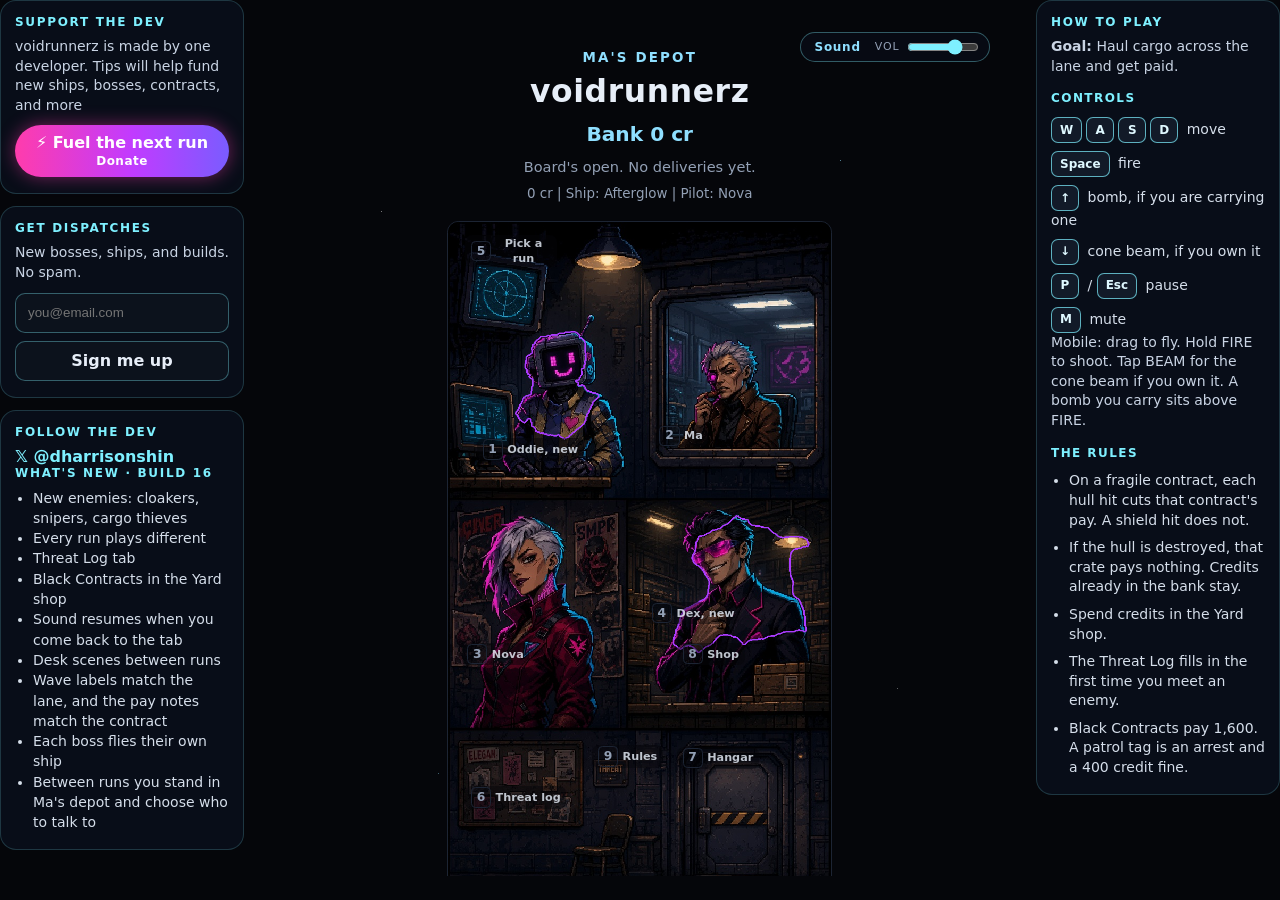
==== play/index.html @ 90c1d073 "Publish the static voidrunnerz build for GitHub Pages. Host the built game at the repo root with .no" ====
<!doctype html>
<html lang="en">
  <head>
    <meta charset="UTF-8" />
    <link rel="icon" type="image/svg+xml" href="../favicon.svg" />
    <link rel="manifest" href="../manifest.webmanifest" />
    <meta name="viewport" content="width=device-width, initial-scale=1, viewport-fit=cover" />
    <meta name="theme-color" content="#05060a" />
    <meta
      name="description"
      content="voidrunnerz is a free courier shooter. Haul the contract, shoot pirates, and get paid in credits."
    />
    <meta property="og:title" content="voidrunnerz" />
    <meta
      property="og:description"
      content="Haul cargo through hostile lanes. Get paid in credits. Enlist and play."
    />
    <meta property="og:type" content="website" />
    <meta name="twitter:card" content="summary" />
    <meta name="twitter:title" content="voidrunnerz" />
    <title>voidrunnerz</title>
    <script type="module" crossorigin src="../assets/play-CtUKxcSZ.js"></script>
    <link rel="modulepreload" crossorigin href="../assets/cast-BxB1Z5e2.js">
    <link rel="stylesheet" crossorigin href="../assets/play-CIQTnOj0.css">
  </head>
  <body>
    <div id="app">
      <div id="stage">
        <aside class="wing wing-left">
          <section class="rail-card">
            <p class="rail-kicker">Support the dev</p>
            <p class="rail-copy">voidrunnerz is made by one developer. Tips will help fund new ships, bosses, contracts, and more</p>
            <a class="fuel" id="fuel-link"><span>⚡ Fuel the next run</span><span class="fuel-sub">Donate</span></a>
          </section>
          <section class="rail-card">
            <p class="rail-kicker">Get dispatches</p>
            <p class="rail-copy">New bosses, ships, and builds. No spam.</p>
            <form id="dispatch-form" class="dispatch-form">
              <input id="dispatch-email" type="email" name="email" placeholder="you@email.com" autocomplete="email" />
              <button class="rail-button" id="dispatch-signup" type="submit">Sign me up</button>
            </form>
          </section>
          <section class="rail-card">
            <p class="rail-kicker">Follow the dev</p>
            <a class="x-link" href="https://x.com/dharrisonshin">𝕏 @dharrisonshin</a>
            <p class="rail-kicker" id="build-label">What's new</p>
            <ul class="changelog" id="changelog"></ul>
          </section>
        </aside>
        <div id="well">
          <div id="fit">
            <div id="audio-dock">
              <button id="mute-toggle" type="button" aria-pressed="false">Sound</button>
              <label class="vol-label">Vol
                <input id="volume-slider" type="range" min="0" max="100" value="70" aria-label="Volume" />
              </label>
            </div>
            <section id="screen-menu" aria-labelledby="logo"></section>
            <section id="screen-shop" hidden></section>
            <section id="screen-talk" hidden></section>
            <section id="screen-play" hidden>
              <canvas id="view" width="390" height="760" aria-hidden="true"></canvas>
              <button id="pause-run" type="button" aria-pressed="false">Pause</button>
              <p id="play-hint"></p>
              <div id="consumables"></div>
              <button id="fire" type="button">FIRE</button>
            </section>
            <section id="screen-result" hidden></section>
            <p id="live" class="sr-only" aria-live="polite"></p>
          </div>
        </div>
        <aside class="wing wing-right">
          <section class="rail-card">
            <p class="rail-kicker">How to play</p>
            <p class="rail-copy"><strong>Goal:</strong> Haul cargo across the lane and get paid.</p>
            <p class="rail-label">Controls</p>
            <ul class="control-list">
              <li><span class="keycap">W</span><span class="keycap">A</span><span class="keycap">S</span><span class="keycap">D</span> move</li>
              <li><span class="keycap">Space</span> fire</li>
              <li><span class="keycap">↑</span> bomb, if you are carrying one</li>
              <li><span class="keycap">↓</span> cone beam, if you own it</li>
              <li><span class="keycap">P</span> / <span class="keycap">Esc</span> pause</li>
              <li><span class="keycap">M</span> mute</li>
            </ul>
            <p class="rail-copy">Mobile: drag to fly. Hold FIRE to shoot. Tap BEAM for the cone beam if you own it. A bomb you carry sits above FIRE.</p>
            <p class="rail-label">The rules</p>
            <ul class="rule-list">
              <li>On a fragile contract, each hull hit cuts that contract's pay. A shield hit does not.</li>
              <li>If the hull is destroyed, that crate pays nothing. Credits already in the bank stay.</li>
              <li>Spend credits in the Yard shop.</li>
              <li>The Threat Log fills in the first time you meet an enemy.</li>
              <li>Black Contracts pay 1,600. A patrol tag is an arrest and a 400 credit fine.</li>
            </ul>
          </section>
        </aside>
      </div>
    </div>
    <noscript>voidrunnerz needs JavaScript to fly.</noscript>
  </body>
</html>
---- assets/play-CIQTnOj0.css ----
:root{--lightningcss-light: ;--lightningcss-dark:initial;color-scheme:dark;--ink:#e7eef8;--muted:#93a0b5;--line:#1c2433;--cyan:#8fdfff;--bg:#05060a;--desk:#020308}*{box-sizing:border-box}html,body{background:var(--desk);height:100%;color:var(--ink);overscroll-behavior:none;margin:0;font-family:ui-sans-serif,system-ui,Segoe UI,sans-serif;overflow:hidden}button{font:inherit;color:inherit}#app{box-sizing:border-box;height:100dvh;padding:env(safe-area-inset-top) env(safe-area-inset-right) env(safe-area-inset-bottom) env(safe-area-inset-left);place-items:center;display:grid}#stage{width:min(100%, calc((100dvh - env(safe-area-inset-top) - env(safe-area-inset-bottom)) * 390 / 760));aspect-ratio:390/760;background:var(--bg);overflow:hidden;container-type:size}#well{display:contents}.wing{display:none}#audio-dock{z-index:6;background:#080c14e6;border:1px solid #7ef0ff59;border-radius:999px;align-items:center;gap:8px;padding:4px 8px;display:flex;position:absolute;top:8px;right:8px}#mute-toggle{color:var(--cyan);letter-spacing:.06em;cursor:pointer;background:0 0;border:0;font-size:12px;font-weight:750}.vol-label{color:var(--muted);letter-spacing:.08em;text-transform:uppercase;align-items:center;gap:6px;font-size:11px;display:flex}#volume-slider{accent-color:#7ef0ff;width:72px}#fit{--u:calc(100cqh / 760);width:100%;height:100%;font-size:calc(16 * var(--u,1px));-webkit-user-select:none;user-select:none;-webkit-touch-callout:none;line-height:1.35;position:relative}#screen-menu,#screen-shop,#screen-talk,#screen-play,#screen-result{position:absolute;inset:0}[hidden]{display:none!important}#screen-menu{padding:calc(22 * var(--u)) calc(18 * var(--u)) calc(16 * var(--u));gap:calc(8 * var(--u));background-color:var(--bg);background-image:radial-gradient(1px 1px at 14% 22%,#ffffff73 50%,#0000 51%),radial-gradient(1px 1px at 78% 16%,#8fdfff8c 50%,#0000 51%),radial-gradient(1px 1px at 40% 64%,#ffffff47 50%,#0000 51%),radial-gradient(1.4px 1.4px at 86% 78%,#ffffff59 50%,#0000 51%),radial-gradient(1px 1px at 22% 88%,#8fdfff66 50%,#0000 51%);flex-direction:column;display:flex;overflow:auto}.eyebrow{color:var(--cyan);font-size:calc(12 * var(--u));letter-spacing:.16em;text-transform:uppercase;margin:0;font-weight:650}.logo{font-size:calc(28 * var(--u));letter-spacing:.02em;margin:0;font-weight:750;line-height:1}.bank{margin:calc(4 * var(--u)) 0 0;color:var(--cyan);font-size:calc(18 * var(--u));font-weight:700}.stats,.ship-line,.note{color:var(--muted);font-size:calc(13 * var(--u));margin:0}.ship-line{align-items:center;gap:calc(8 * var(--u));display:flex}.swatch{width:calc(14 * var(--u));height:calc(14 * var(--u));border:calc(2 * var(--u)) solid var(--cyan);clip-path:polygon(50% 0,100% 100%,0 100%);background:#102430}.section-label{margin:calc(10 * var(--u)) 0 0;font-size:calc(14 * var(--u));letter-spacing:.08em;text-transform:uppercase;font-weight:700}.contracts{gap:calc(10 * var(--u));flex-direction:column;display:flex}.contract{gap:calc(3 * var(--u)) calc(8 * var(--u));text-align:left;border:1px solid var(--line);border-left:calc(3 * var(--u)) solid var(--risk,var(--cyan));border-radius:calc(12 * var(--u));width:100%;padding:calc(12 * var(--u));cursor:pointer;background:#0c1018;grid-template-columns:1fr auto;grid-template-areas:"name risk""route route""blurb blurb""clause clause""extra extra""pay time";display:grid}.contract-name{font-size:calc(16 * var(--u));grid-area:name;font-weight:700}.contract-riskline{align-items:center;gap:calc(6 * var(--u));grid-area:risk;justify-content:flex-end;display:flex}.contract-risk{color:var(--risk,var(--cyan));font-size:calc(12 * var(--u));letter-spacing:.08em;font-weight:750}.keyhint{min-width:calc(18 * var(--u));height:calc(18 * var(--u));border:1px solid var(--line);border-radius:calc(4 * var(--u));color:var(--muted);font-size:calc(11 * var(--u));justify-content:center;align-items:center;display:none}.contract-route{color:var(--ink);font-size:calc(13 * var(--u));grid-area:route}.contract-blurb{color:var(--muted);font-size:calc(13 * var(--u));grid-area:blurb}.clause{color:#f0c36a;font-size:calc(12 * var(--u));grid-area:clause;font-weight:650}.hulls{gap:calc(8 * var(--u));grid-template-columns:repeat(3,minmax(0,1fr));display:grid}.hull{align-items:center;gap:calc(3 * var(--u));min-width:0;padding:calc(8 * var(--u)) calc(6 * var(--u));border:1px solid var(--line);border-radius:calc(12 * var(--u));cursor:pointer;text-align:center;background:#0c1018;flex-direction:column;display:flex}.hull.is-picked{border-color:var(--cyan);box-shadow:inset 0 0 0 1px var(--cyan)}.hull-mark{width:calc(34 * var(--u));height:calc(34 * var(--u))}.hull-name{font-size:calc(12 * var(--u));font-weight:700;line-height:1.2}.hull-blurb{color:var(--muted);font-size:calc(10 * var(--u));line-height:1.25}.hull-bars{gap:calc(3 * var(--u));flex-direction:column;width:100%;display:flex}.stat{grid-template-columns:calc(28 * var(--u)) 1fr;align-items:center;gap:calc(4 * var(--u));width:100%;display:grid}.stat-name{color:var(--muted);font-size:calc(9 * var(--u));letter-spacing:.04em;text-align:left}.meter{height:calc(5 * var(--u));background:#172033;border-radius:99px;display:block;overflow:hidden}.meter>span{background:var(--cyan);height:100%;display:block}.boss-note{color:#d2b4ff;font-size:calc(12 * var(--u));grid-area:extra;font-weight:700}.shop-open{min-height:calc(40 * var(--u));padding:0 calc(14 * var(--u));border:1px solid var(--cyan);color:var(--cyan);font-size:calc(13 * var(--u));letter-spacing:.08em;cursor:pointer;background:0 0;border-radius:999px;align-self:flex-start;font-weight:700}.mark{color:var(--muted);font-size:calc(12 * var(--u));margin:0}#consumables{right:5%;bottom:calc(16.4% + var(--thumb-clear,0px));z-index:2;gap:calc(6 * var(--u));flex-direction:column-reverse;width:min(18%,84px);display:flex;position:absolute}.use{aspect-ratio:1;border-radius:calc(14 * var(--u));border:calc(2 * var(--u)) solid var(--cyan);width:100%;color:var(--cyan);cursor:pointer;touch-action:none;background:#101820;place-items:center;display:grid;position:relative}.use-icon{font-size:calc(18 * var(--u));line-height:1}.use-count{font-size:calc(12 * var(--u));font-weight:750}.use-key{top:calc(4 * var(--u));left:calc(6 * var(--u));font-size:calc(14 * var(--u));color:var(--cyan);font-weight:750;display:block;position:absolute}#screen-talk{z-index:5;padding:calc(16 * var(--u));background:#02040cb8;align-items:end;display:grid}.talk{gap:calc(14 * var(--u));box-sizing:border-box;width:100%;min-width:0;max-width:100%;padding:calc(16 * var(--u));border-radius:calc(18 * var(--u));background:#070b14;border:2px solid #7ef0ff;grid-template-columns:minmax(72px,32%) minmax(0,1fr);align-items:center;display:grid;box-shadow:0 0 0 1px #7ef0ff59,0 0 24px #7ef0ff73,0 0 42px #ff3cac73}.talk-copy{min-width:0}.talk-line,.talk-name{overflow-wrap:anywhere}.talk-actions{justify-content:flex-end;align-items:center;gap:calc(10 * var(--u));flex-wrap:wrap;grid-column:1/-1;display:flex}.talk-actions .talk-hint{flex-wrap:wrap;margin:0}.talk .portrait{aspect-ratio:3/4;object-fit:cover;object-position:center top;border-radius:calc(12 * var(--u));border:2px solid #ff3cac;justify-self:center;width:100%;max-width:140px;height:auto;box-shadow:0 0 18px #ff3cac8c}.board-head{align-items:center;gap:calc(8 * var(--u));margin-top:calc(8 * var(--u));display:flex}.board-head .portrait{width:calc(42 * var(--u));height:calc(56 * var(--u));object-fit:cover;object-position:center top;border-radius:calc(6 * var(--u))}.board-head .section-label{margin:0}.talk-name{font-weight:800;font-size:calc(28 * var(--u));color:#fff;margin:0}.talk-role{margin:calc(2 * var(--u)) 0 0;color:#ff3cac;font-size:calc(13 * var(--u));letter-spacing:.08em;text-transform:uppercase}.talk-hint{margin:calc(10 * var(--u)) 0 0;color:var(--muted);font-size:calc(13 * var(--u));gap:calc(8 * var(--u));align-items:center;display:flex}.talk-line{margin:calc(10 * var(--u)) 0 0;font-size:calc(20 * var(--u));color:var(--ink)}.keycap{min-width:calc(28 * var(--u));height:calc(26 * var(--u));padding:0 calc(8 * var(--u));border-radius:calc(7 * var(--u));color:#dff8ff;font-size:calc(12 * var(--u));background:#121a28;border:1px solid #7ef0ffb3;justify-content:center;align-items:center;font-weight:750;display:inline-flex}.talk .next{grid-column:1/-1}#screen-talk{max-width:100%;overflow:auto}.panel .portrait,.shop .portrait{width:calc(84 * var(--u));height:calc(112 * var(--u));object-fit:cover;object-position:center top;border-radius:calc(8 * var(--u))}.shop{height:100%;padding:calc(16 * var(--u));gap:calc(8 * var(--u));flex-direction:column;display:flex;overflow:auto}.shop .portrait{width:calc(72 * var(--u));height:auto}.shop-logo{font-size:calc(26 * var(--u))}.offer{border:1px solid var(--line);border-radius:calc(12 * var(--u));padding:calc(10 * var(--u));gap:calc(6 * var(--u));flex-direction:column;display:flex}.offer-head{align-items:center;gap:calc(8 * var(--u));display:flex}.offer-name{font-size:calc(16 * var(--u));margin:0}.shop-glyph{width:calc(28 * var(--u));height:calc(28 * var(--u));flex:none}.shop-glyph path{fill:none;stroke:#7ef0ff;stroke-width:2px;stroke-linecap:round;stroke-linejoin:round;filter:drop-shadow(0 0 4px #7ef0ffd9)}.offer .next:disabled{opacity:.45}.contract-pay{color:var(--cyan);font-weight:700;font-size:calc(15 * var(--u));grid-area:pay}.contract-time{color:var(--muted);font-size:calc(12 * var(--u));grid-area:time;justify-self:end}.contract:focus-visible,.hull:focus-visible,.next:focus-visible,.quiet:focus-visible,#fire:focus-visible{outline:calc(2 * var(--u)) solid var(--cyan);outline-offset:calc(2 * var(--u))}.contract.is-smuggle{background:#140c18;border-color:#5c3d78 #5c3d78 #5c3d78 #c084fc;box-shadow:inset 0 0 0 1px #c084fc59}.contract.is-wanted{border-color:#ff4d6a;border-left-width:calc(4 * var(--u));background:#1a080c;border-left-color:#ff2040;box-shadow:inset 0 0 0 1px #ff465a8c,0 0 16px #ff283c73}.contract.is-wanted .contract-name{color:#ffd5dc}.contract.is-wanted:active{background:#1a080c}.wanted-tag{color:#ff4d6a;font-size:calc(11 * var(--u));letter-spacing:.12em;grid-area:risk;justify-self:end;font-weight:800}.contract.is-smuggle .contract-name{color:#e7d4ff}.smuggle-tag{color:#c084fc;font-size:calc(11 * var(--u));letter-spacing:.08em;grid-area:risk;justify-self:end;font-weight:750}.contract:active{background:#121826}@media (hover:hover) and (pointer:fine){.contract:hover{border-color:#314058;border-left-color:var(--risk,var(--cyan))}.contract.is-wanted:hover{border-color:#ff4d6a #ff4d6a #ff4d6a #ff2040}.keyhint{display:inline-flex}}.note{margin-top:calc(4 * var(--u))}.how-to{gap:calc(6 * var(--u));display:grid}.how-to p{margin:0}.how-to strong{color:var(--ink);font-weight:750}.quiet{color:var(--muted);text-underline-offset:calc(3 * var(--u));padding:calc(8 * var(--u)) 0;cursor:pointer;font-size:calc(13 * var(--u));background:0 0;border:none;align-self:flex-start;text-decoration:underline}.reset-save{margin-top:calc(12 * var(--u));margin-bottom:calc(24 * var(--u));opacity:.8}.reset-scrim{z-index:8;padding:calc(16 * var(--u));background:#02040cc7;place-items:center;display:grid;position:absolute;inset:0}.reset-scrim[hidden]{display:none}.reset-card{width:min(100%, calc(300 * var(--u)));box-sizing:border-box;padding:calc(16 * var(--u));border-radius:calc(14 * var(--u));background:#070b14;border:1px solid #7ef0ff59;box-shadow:0 0 24px #7ef0ff2e}.reset-copy{margin:0 0 calc(14 * var(--u));font-size:calc(16 * var(--u));line-height:1.35}.reset-actions{justify-content:flex-end;gap:calc(8 * var(--u));flex-wrap:wrap;display:flex}.reset-actions button{min-height:calc(40 * var(--u));padding:0 calc(14 * var(--u));cursor:pointer;background:0 0;border-radius:999px}#reset-cancel{color:var(--muted);border:1px solid #93a0b58c}#reset-erase{color:#ffb4b4;border:1px solid #ff8b8b}#screen-play{background:var(--bg);touch-action:none;--thumb-clear:max(env(safe-area-inset-bottom,0px), 96px)}#view{touch-action:none;width:100%;height:100%;display:block}#pause-run{z-index:3;min-height:calc(28 * var(--u));padding:0 calc(10 * var(--u));border:1px solid var(--cyan);color:var(--cyan);font-size:calc(12 * var(--u));letter-spacing:.06em;cursor:pointer;background:#080c14e0;border-radius:999px;font-weight:750;position:absolute;top:2.2%;left:3%}#play-hint{z-index:2;pointer-events:none;color:#b7c3d6;width:52%;font-size:calc(13 * var(--u));white-space:pre-line;margin:0;line-height:1.35;position:absolute;bottom:4.8%;left:5%}#fire{right:5%;bottom:calc(2.7% + var(--thumb-clear,0px));z-index:2;aspect-ratio:1;border:calc(2 * var(--u)) solid var(--cyan);width:min(22%,104px);color:var(--cyan);font-size:calc(15 * var(--u));letter-spacing:.14em;touch-action:none;cursor:pointer;background:#101820;border-radius:50%;font-weight:750;position:absolute}#fire.is-down{background:var(--cyan);color:#061018}#screen-result{z-index:3;place-items:center;display:grid}.scrim{background:#05060ac7;position:absolute;inset:0}.panel{width:min(92%, calc(340 * var(--u)));border:1px solid var(--line);border-radius:calc(14 * var(--u));max-height:92%;padding:calc(18 * var(--u));gap:calc(8 * var(--u));background:#0c1018;flex-direction:column;display:flex;position:relative;overflow:auto}.result-title{font-size:calc(32 * var(--u));letter-spacing:.04em;margin:0;line-height:1}.result-copy,.result-bank{color:var(--muted);font-size:calc(14 * var(--u));margin:0}.books{gap:calc(6 * var(--u)) calc(12 * var(--u));margin:calc(6 * var(--u)) 0;font-size:calc(15 * var(--u));grid-template-columns:1fr auto;display:grid}.books dt{color:var(--muted)}.books dd{text-align:right;margin:0;font-weight:650}.books dd.is-cut{color:#f0c36a}.paid{color:var(--cyan);font-size:calc(26 * var(--u));margin:0;font-weight:750}.paid.is-zero{color:var(--muted)}.next{margin-top:calc(6 * var(--u));min-height:calc(48 * var(--u));border:calc(2 * var(--u)) solid var(--cyan);color:var(--cyan);letter-spacing:.08em;cursor:pointer;background:0 0;border-radius:999px;font-weight:750}.next:active{background:var(--cyan);color:#061018}.sr-only{clip:rect(0, 0, 0, 0);white-space:nowrap;border:0;width:1px;height:1px;margin:-1px;padding:0;position:absolute;overflow:hidden}@media (pointer:coarse){.contract{padding:calc(14 * var(--u))}}@media (width>=960px){#app{display:block}#stage{aspect-ratio:auto;grid-template-columns:minmax(200px,1fr) minmax(0,760px) minmax(200px,1fr);align-items:stretch;gap:16px;width:100%;height:100%;display:grid}#well{aspect-ratio:640/760;place-self:center;width:min(100%,84.2105dvh - 40.4211px);max-width:100%;max-height:100%;display:block;container-type:size}#fit{width:100%;height:100%}#screen-play{--thumb-clear:0px}.wing{background:0 0;border:0;flex-direction:column;justify-content:flex-start;gap:12px;min-width:0;min-height:0;margin:0;padding:0;display:flex;overflow:auto}.rail-card{background:#080d18;border:1px solid #7ef0ff2e;border-radius:16px;padding:14px 14px 16px}.rail-kicker{color:#7ef0ff;letter-spacing:.14em;text-transform:uppercase;margin:0 0 8px;font-size:12px;font-weight:800}.rail-copy,.rail-label{color:#c9d4e4;margin:0 0 10px;font-size:14px;line-height:1.4}.rail-label{color:#7ef0ff;letter-spacing:.12em;text-transform:uppercase;margin-top:14px;font-size:12px;font-weight:800}.fuel{text-align:center;color:#fff;background:linear-gradient(90deg,#ff3cac,#c13bff 55%,#7a5cff);border-radius:999px;flex-direction:column;justify-content:center;align-items:center;gap:2px;min-height:52px;padding:8px 16px;font-weight:800;line-height:1.15;text-decoration:none;display:flex;box-shadow:0 0 18px #ff3cac73}.fuel.is-disabled{opacity:.45;pointer-events:none}.fuel-sub{letter-spacing:.04em;font-size:12px;font-weight:650}.wing .keycap{border-radius:7px;min-width:28px;height:26px;padding:0 8px;font-size:12px}.dispatch-form{gap:8px;display:grid}.dispatch-form input,.rail-button{width:100%;min-height:40px;color:var(--ink);background:#0c121c;border:1px solid #7ef0ff59;border-radius:10px;padding:0 12px}.rail-button{cursor:pointer;font-weight:750}.rail-note{color:#7ef0ff;margin:0;font-size:13px}.x-link{color:#7ef0ff;font-weight:750;text-decoration:none}.changelog{color:#d5deea;margin:0;padding-left:18px;font-size:14px;line-height:1.45}#screen-menu:has(#depot-scene){flex-direction:column;align-items:center;display:flex}#screen-menu:has(#depot-scene) .depot-scene{width:min(100%,56.25cqh - 94.5px)}.control-list,.rule-list{color:#d5deea;gap:8px;margin:0;padding:0;font-size:14px;line-height:1.4;list-style:none;display:grid}.rule-list{padding-left:18px;list-style:outside}.control-list .keycap{margin-right:4px}.quote-row{grid-template-columns:1fr 1fr}}.tabs{flex-wrap:wrap;gap:8px;display:flex}.tab{border:1px solid var(--line);color:var(--muted);cursor:pointer;background:0 0;border-radius:999px;padding:6px 12px}.tab.is-on{color:var(--ink);border-color:var(--cyan)}#save-code,#briefing,#black-card,#loadout-tab,#threat-log{width:100%}#save-code{color:var(--ink);border:1px solid var(--line);background:#0c1018}.depot-scene{width:100%;margin-top:calc(8 * var(--u));position:relative}.depot-art{width:100%;height:auto;image-rendering:pixelated;border-radius:calc(10 * var(--u));border:1px solid #1c2433;display:block}.hot{border-radius:calc(8 * var(--u));color:var(--ink);cursor:pointer;background:0 0;border:2px solid #0000;margin:0;padding:0;position:absolute}.hot.is-live{box-shadow:none;border-color:#0000}.outline{z-index:1;object-fit:fill;pointer-events:none;opacity:0;width:100%;height:100%;position:absolute;inset:0}.outline.on{opacity:1}.hot{z-index:2}.hot-tag{left:calc(4 * var(--u));bottom:calc(4 * var(--u));align-items:center;gap:calc(4 * var(--u));padding:calc(1 * var(--u)) calc(5 * var(--u));border-radius:calc(6 * var(--u));color:#e7eef8d1;font-size:calc(10 * var(--u));background:#05060a73;font-weight:600;display:inline-flex;position:absolute}.hot-monitor{width:26%;height:12%;top:1%;left:3%}.hot-monitor .hot-tag{top:calc(4 * var(--u));bottom:auto}.hot-oddie{width:38%;height:18%;top:18%;left:6%}.hot-ma{width:44%;height:26%;top:8%;left:52%}.hot-nova{width:44%;height:26%;top:40%;left:2%}.hot-dex{width:46%;height:20%;top:40%;left:50%}.hot-shop{width:30%;height:8%;top:58%;left:58%}.hot-log{width:32%;height:16%;top:71%;left:3%}.hot-rules{width:14%;height:8%;top:73%;left:36%}.hot-hangar{width:38%;height:22%;top:76%;left:58%}.hot-hangar .hot-tag{top:calc(4 * var(--u));bottom:auto}.depot-grid{gap:calc(8 * var(--u));grid-template-columns:1fr 1fr;align-items:stretch;display:grid}.bay-dispatch{gap:calc(8 * var(--u));flex-direction:column;display:flex}.monitor,.spot{border:1px solid var(--line);border-radius:calc(12 * var(--u));color:inherit;text-align:left;padding:calc(8 * var(--u));cursor:pointer;background:#070b14}.monitor{background:linear-gradient(#0b1c28,#0b1c28) padding-box padding-box,linear-gradient(#123040,#123040) border-box;border-color:#1c4a5c;box-shadow:inset 0 0 0 3px #071018,0 0 12px #8fdfff40}.spot.is-live,.yard.is-live{border-color:#ff3cac;box-shadow:0 0 16px #ff3cac8c}.spot .portrait,.yard-talk .portrait{width:calc(64 * var(--u));height:calc(80 * var(--u));object-fit:cover;object-position:center top;border-radius:calc(8 * var(--u));border:2px solid #ff3cac}.spot-name{margin-top:calc(6 * var(--u));font-weight:800;font-size:calc(14 * var(--u));display:block}.spot-role{color:#ff3cac;font-size:calc(10 * var(--u));letter-spacing:.08em;text-transform:uppercase;margin:0;display:block}.spot-hint{margin-top:calc(4 * var(--u));color:var(--muted);font-size:calc(12 * var(--u));display:block}.yard{gap:calc(6 * var(--u));cursor:default;flex-direction:column;display:flex}.yard-talk,.yard-shop{color:inherit;text-align:left;cursor:pointer;background:0 0;border:0;padding:0}.yard-shop{border-top:1px solid var(--line);padding-top:calc(6 * var(--u))}.chair{width:calc(64 * var(--u));height:calc(80 * var(--u));border-radius:calc(8 * var(--u));background:#121820;border:2px solid #ff3cac}.spot.is-quiet{cursor:default}.room-bar{gap:calc(8 * var(--u));flex-direction:column;align-items:flex-start;display:flex}.room-bar .logo{font-size:calc(22 * var(--u))}
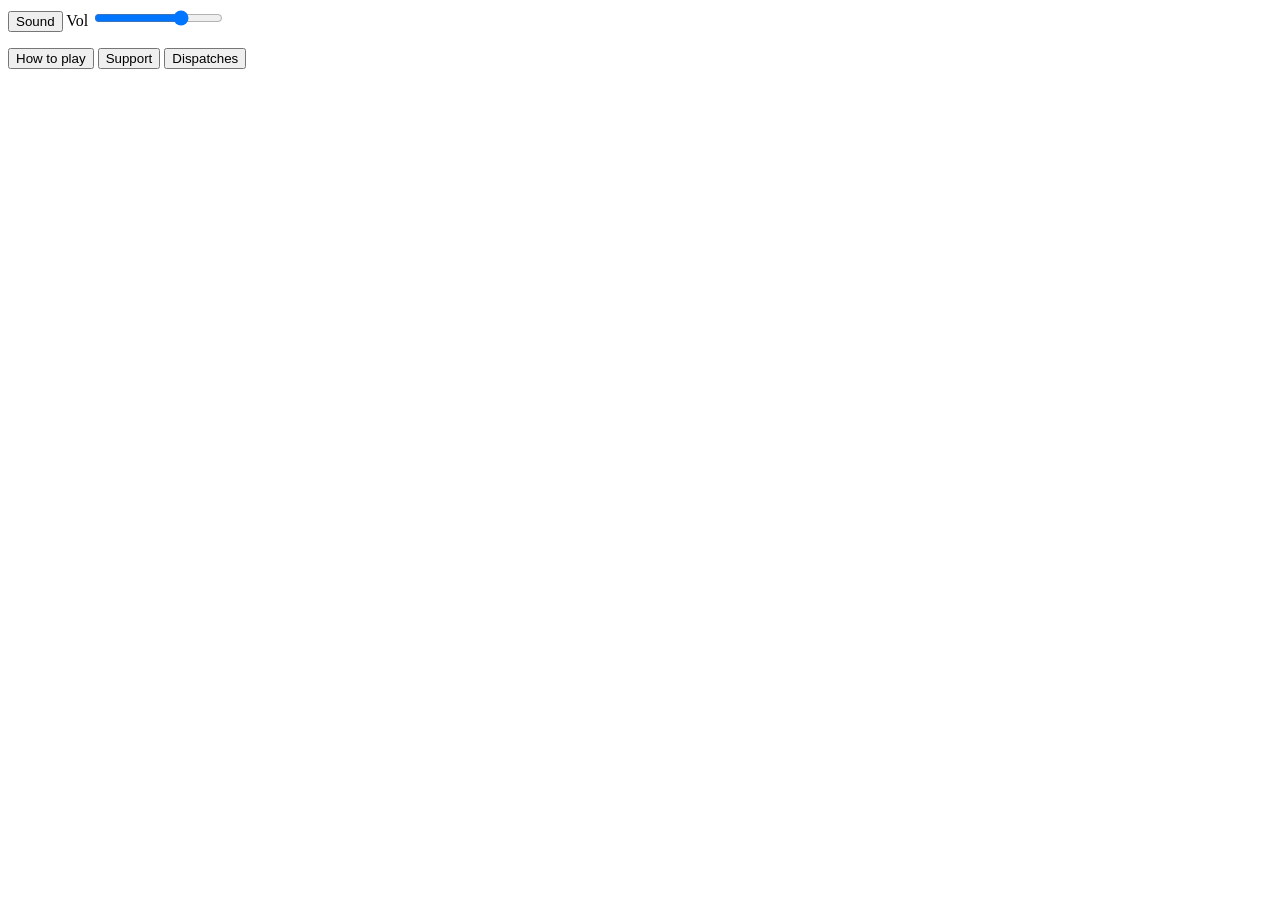
==== commit 9b5d25ce: "Deploy voidrunnerz d099fe7 (GitHub Pages base) Co-authored-by: harrison <dharrisonshin@users.noreply" ====
--- a/play/index.html
+++ b/play/index.html
@@ -10,7 +10,9 @@
       name="description"
       content="voidrunnerz is a free courier shooter. Haul the contract, shoot pirates, and get paid in credits."
     />
+    <link rel="canonical" href="https://dharrisonshin.github.io/voidrunnerz-play/play/" />
     <meta property="og:title" content="voidrunnerz" />
+    <meta property="og:url" content="https://dharrisonshin.github.io/voidrunnerz-play/play/" />
     <meta
       property="og:description"
       content="Haul cargo through hostile lanes. Get paid in credits. Enlist and play."
@@ -19,34 +21,13 @@
     <meta name="twitter:card" content="summary" />
     <meta name="twitter:title" content="voidrunnerz" />
     <title>voidrunnerz</title>
-    <script type="module" crossorigin src="../assets/play-CtUKxcSZ.js"></script>
-    <link rel="modulepreload" crossorigin href="../assets/cast-BxB1Z5e2.js">
-    <link rel="stylesheet" crossorigin href="../assets/play-CIQTnOj0.css">
+    <script type="module" crossorigin src="/voidrunnerz-play/assets/play-Dbc8mVTV.js"></script>
+    <link rel="modulepreload" crossorigin href="/voidrunnerz-play/assets/cast-DL_mcpyS.js">
+    <link rel="stylesheet" crossorigin href="/voidrunnerz-play/assets/play-CBlDl2by.css">
   </head>
   <body>
     <div id="app">
       <div id="stage">
-        <aside class="wing wing-left">
-          <section class="rail-card">
-            <p class="rail-kicker">Support the dev</p>
-            <p class="rail-copy">voidrunnerz is made by one developer. Tips will help fund new ships, bosses, contracts, and more</p>
-            <a class="fuel" id="fuel-link"><span>⚡ Fuel the next run</span><span class="fuel-sub">Donate</span></a>
-          </section>
-          <section class="rail-card">
-            <p class="rail-kicker">Get dispatches</p>
-            <p class="rail-copy">New bosses, ships, and builds. No spam.</p>
-            <form id="dispatch-form" class="dispatch-form">
-              <input id="dispatch-email" type="email" name="email" placeholder="you@email.com" autocomplete="email" />
-              <button class="rail-button" id="dispatch-signup" type="submit">Sign me up</button>
-            </form>
-          </section>
-          <section class="rail-card">
-            <p class="rail-kicker">Follow the dev</p>
-            <a class="x-link" href="https://x.com/dharrisonshin">𝕏 @dharrisonshin</a>
-            <p class="rail-kicker" id="build-label">What's new</p>
-            <ul class="changelog" id="changelog"></ul>
-          </section>
-        </aside>
         <div id="well">
           <div id="fit">
             <div id="audio-dock">
@@ -61,6 +42,7 @@
             <section id="screen-play" hidden>
               <canvas id="view" width="390" height="760" aria-hidden="true"></canvas>
               <button id="pause-run" type="button" aria-pressed="false">Pause</button>
+              <p id="rotate-hint">Rotate for best play</p>
               <p id="play-hint"></p>
               <div id="consumables"></div>
               <button id="fire" type="button">FIRE</button>
@@ -69,8 +51,8 @@
             <p id="live" class="sr-only" aria-live="polite"></p>
           </div>
         </div>
-        <aside class="wing wing-right">
-          <section class="rail-card">
+        <div id="sheet" hidden>
+          <section id="panel-howto" class="sheet-card" data-panel="howto" hidden>
             <p class="rail-kicker">How to play</p>
             <p class="rail-copy"><strong>Goal:</strong> Haul cargo across the lane and get paid.</p>
             <p class="rail-label">Controls</p>
@@ -81,6 +63,7 @@
               <li><span class="keycap">↓</span> cone beam, if you own it</li>
               <li><span class="keycap">P</span> / <span class="keycap">Esc</span> pause</li>
               <li><span class="keycap">M</span> mute</li>
+              <li><span class="keycap">9</span> this tab</li>
             </ul>
             <p class="rail-copy">Mobile: drag to fly. Hold FIRE to shoot. Tap BEAM for the cone beam if you own it. A bomb you carry sits above FIRE.</p>
             <p class="rail-label">The rules</p>
@@ -92,7 +75,30 @@
               <li>Black Contracts pay 1,600. A patrol tag is an arrest and a 400 credit fine.</li>
             </ul>
           </section>
-        </aside>
+          <section id="panel-support" class="sheet-card" data-panel="support" hidden>
+            <p class="rail-kicker">Support the dev</p>
+            <p class="rail-copy">voidrunnerz is made by one developer. Tips will help fund new ships, bosses, contracts, and more</p>
+            <a class="fuel" id="fuel-link"><span>⚡ Fuel the next run</span><span class="fuel-sub">Donate</span></a>
+            <p class="rail-kicker">Follow the dev</p>
+            <a class="x-link" href="https://x.com/dharrisonshin">𝕏 @dharrisonshin</a>
+            <button id="reset-save" class="quiet reset-save" type="button">Reset save</button>
+          </section>
+          <section id="panel-dispatches" class="sheet-card" data-panel="dispatches" hidden>
+            <p class="rail-kicker">Get dispatches</p>
+            <p class="rail-copy">New bosses, ships, and builds. No spam.</p>
+            <form id="dispatch-form" class="dispatch-form">
+              <input id="dispatch-email" type="email" name="email" placeholder="you@email.com" autocomplete="email" />
+              <button class="rail-button" id="dispatch-signup" type="submit">Sign me up</button>
+            </form>
+            <p class="rail-kicker" id="build-label">What's new</p>
+            <ul class="changelog" id="changelog"></ul>
+          </section>
+        </div>
+        <nav id="dock" aria-label="Depot notes">
+          <button type="button" data-tab="howto" aria-controls="panel-howto">How to play</button>
+          <button type="button" data-tab="support" aria-controls="panel-support">Support</button>
+          <button type="button" data-tab="dispatches" aria-controls="panel-dispatches">Dispatches</button>
+        </nav>
       </div>
     </div>
     <noscript>voidrunnerz needs JavaScript to fly.</noscript>
